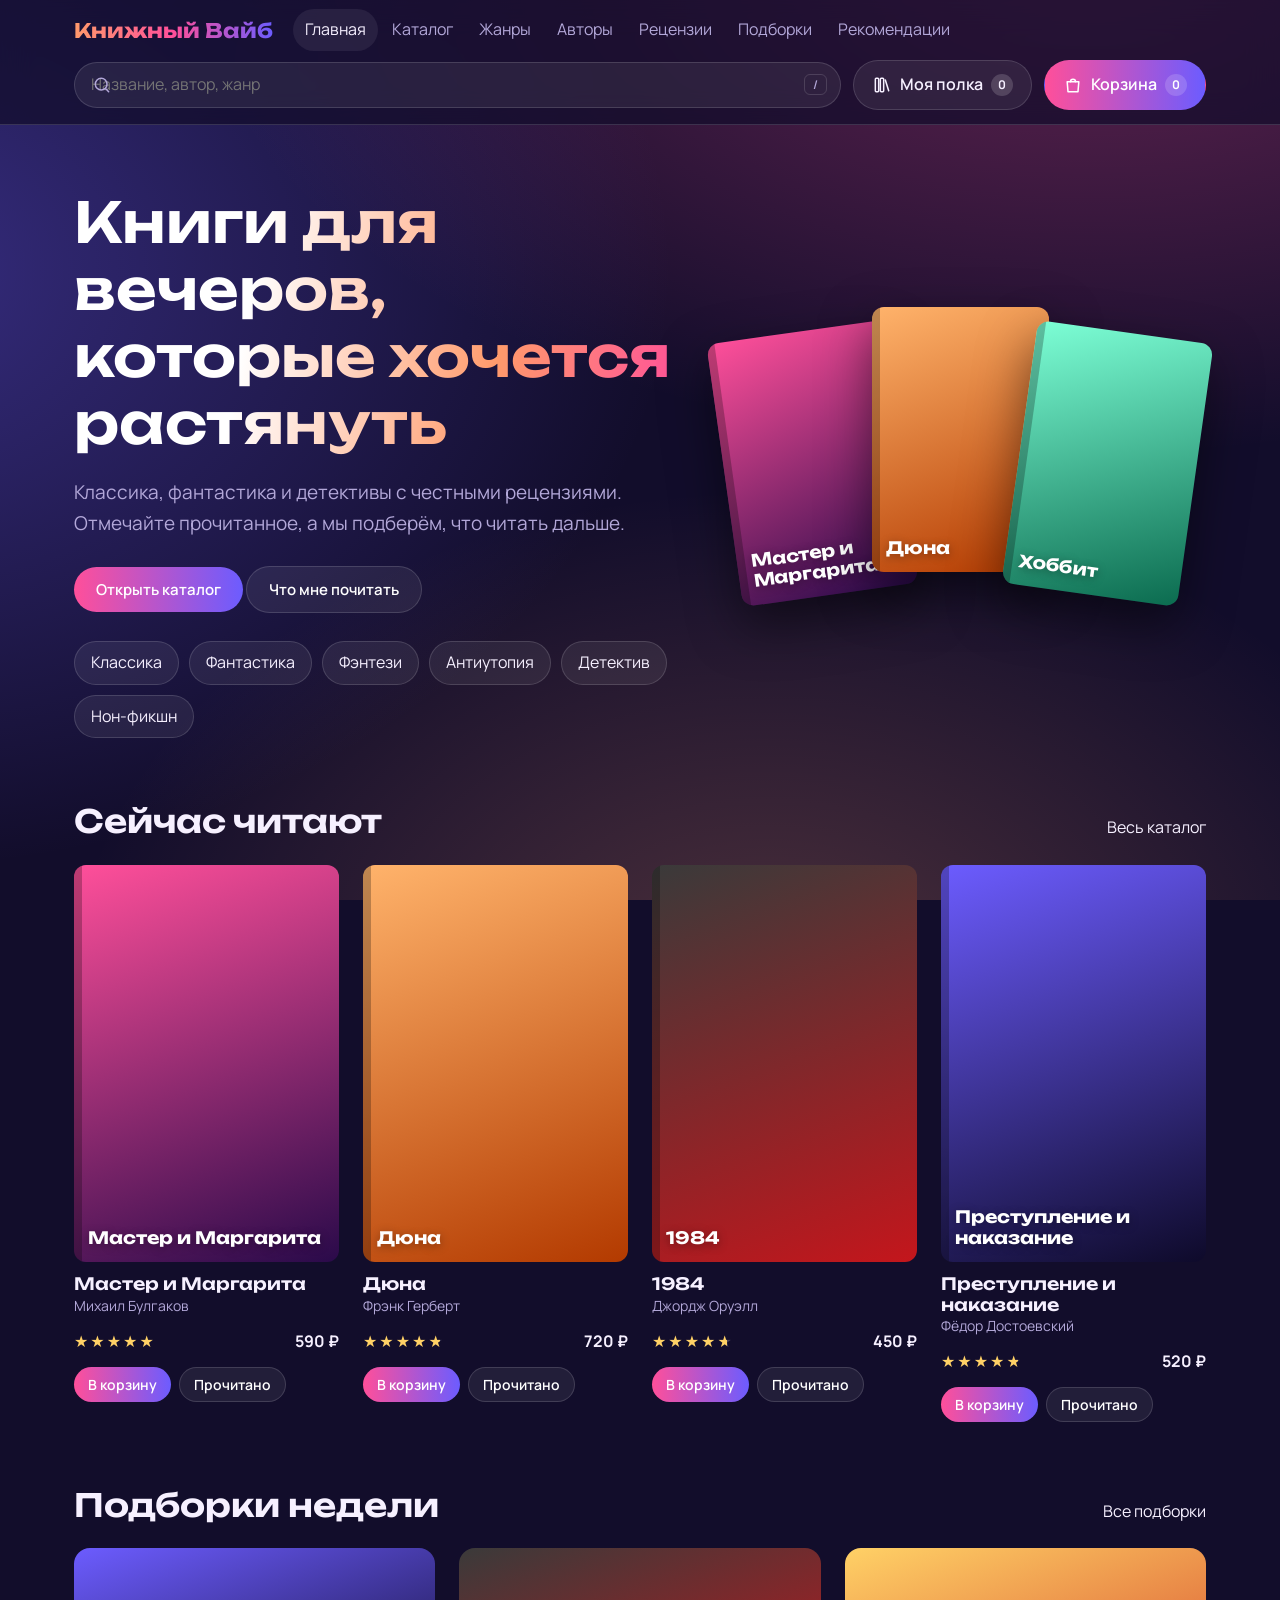
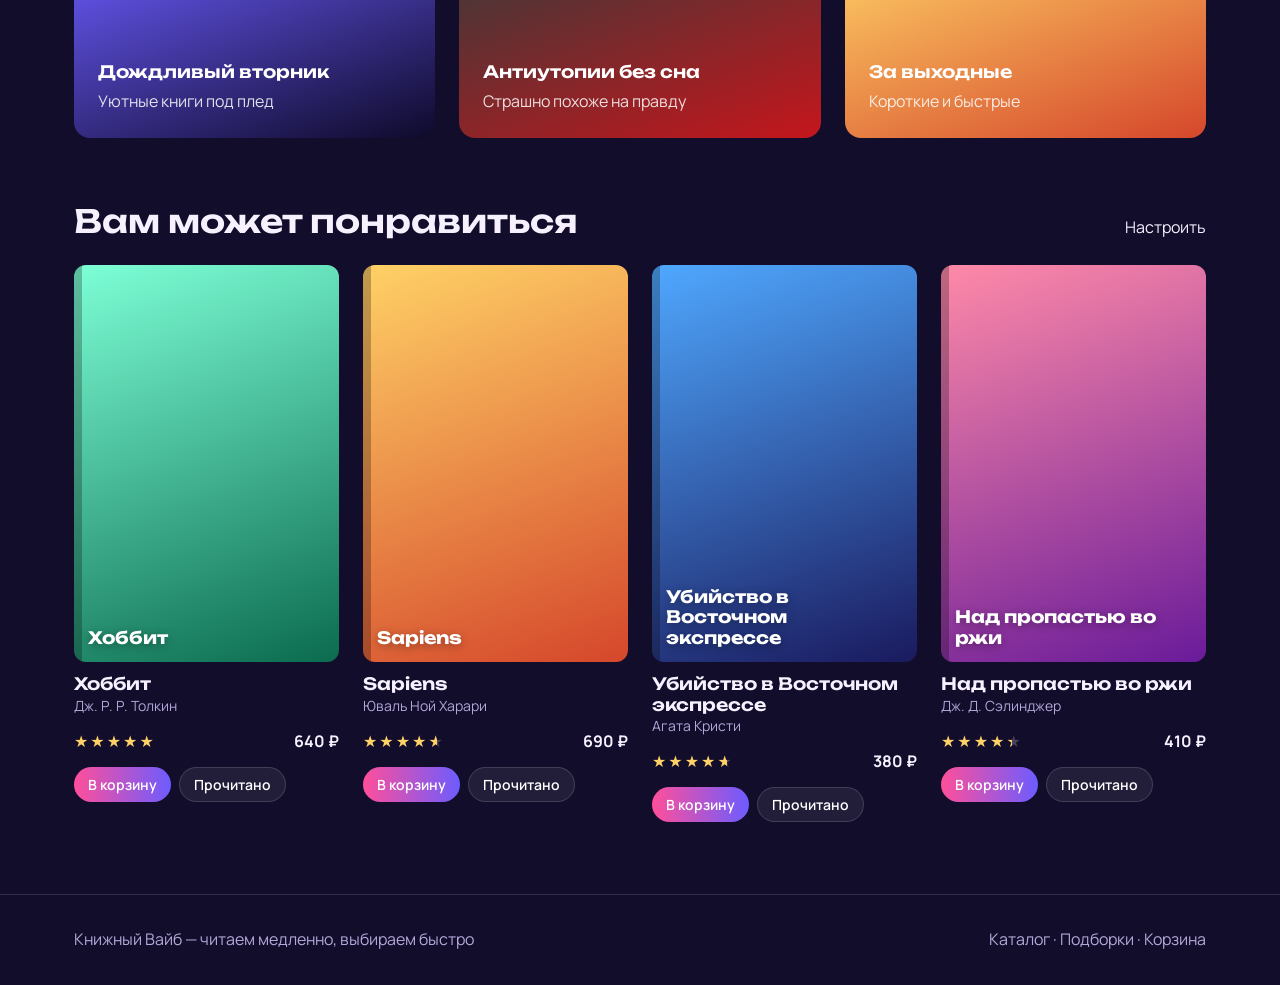
==== bookvibe 3/index.html @ fbf78b39 "bookVibeDesign" ====
<!DOCTYPE html>
<html lang="ru">
<head>
  <meta charset="utf-8">
  <meta name="viewport" content="width=device-width, initial-scale=1">
  <title>Главная — Книжный Вайб</title>

  <link rel="preconnect" href="https://fonts.googleapis.com">
  <link href="https://fonts.googleapis.com/css2?family=Manrope:wght@400;600;700&family=Unbounded:wght@500;700&display=swap&subset=cyrillic" rel="stylesheet">
  <link rel="stylesheet" href="css/style.css">
</head>
<body>

  <!-- Хедер -->
  <header class="top">
    <div class="wrap">
      <div class="bar">
        <a class="logo" href="index.html">Книжный Вайб</a>

        <nav aria-label="Основное меню">
          <ul>
            <li><a href="index.html" aria-current="page">Главная</a></li>
            <li><a href="catalog.html">Каталог</a></li>
            <li><a href="genres.html">Жанры</a></li>
            <li><a href="authors.html">Авторы</a></li>
            <li><a href="reviews.html">Рецензии</a></li>
            <li><a href="collections.html">Подборки</a></li>
            <li><a href="recommendations.html">Рекомендации</a></li>
          </ul>
        </nav>
      </div>

      <div class="bar2">
        <form class="search" role="search" action="catalog.html" method="get" data-js="search-form">
          <svg class="ico-s mag" viewBox="0 0 24 24" aria-hidden="true">
            <circle cx="11" cy="11" r="7"/>
            <path d="m20 20-3.5-3.5"/>
          </svg>
          <input type="search" name="q" placeholder="Название, автор, жанр" aria-label="Поиск по магазину" data-js="search" autocomplete="off">
          <span class="key" aria-hidden="true">/</span>
          <div data-js="search-suggest" hidden></div>
        </form>

        <a class="act" href="shelf.html">
          <svg class="ico-s" viewBox="0 0 24 24" aria-hidden="true">
            <rect x="4" y="4" width="4" height="16" rx="1"/>
            <rect x="10" y="4" width="4" height="16" rx="1"/>
            <path d="m16 6 4 13"/>
          </svg>
          <span class="lbl">Моя полка</span>
          <span class="badge" data-js="shelf-count">0</span>
        </a>

        <a class="act main" href="cart.html">
          <svg class="ico-s" viewBox="0 0 24 24" aria-hidden="true">
            <path d="M5 8h14l-1 12H6L5 8Z"/>
            <path d="M9 8a3 3 0 0 1 6 0"/>
          </svg>
          <span class="lbl">Корзина</span>
          <span class="badge" data-js="cart-count">0</span>
        </a>
      </div>
    </div>
  </header>

  <!-- Основной контент -->
  <main>
    <div class="wrap">
      
      <!-- Первый экран (Hero) -->
      <section class="hero">
        <div>
          <h1>Книги для вечеров, которые хочется растянуть</h1>
          <p>Классика, фантастика и детективы с честными рецензиями. Отмечайте прочитанное, а мы подберём, что читать дальше.</p>
          
          <a class="btn" href="catalog.html">Открыть каталог</a> 
          <a class="btn ghost" href="recommendations.html">Что мне почитать</a>
          
          <div class="chips">
            <a class="chip" href="catalog.html?genre=classic">Классика</a>
            <a class="chip" href="catalog.html?genre=scifi">Фантастика</a>
            <a class="chip" href="catalog.html?genre=fantasy">Фэнтези</a>
            <a class="chip" href="catalog.html?genre=dystopia">Антиутопия</a>
            <a class="chip" href="catalog.html?genre=detective">Детектив</a>
            <a class="chip" href="catalog.html?genre=nonfiction">Нон-фикшн</a>
          </div>
        </div>

        <div class="stack" aria-hidden="true">
          <div class="cover g1">Мастер и Маргарита</div>
          <div class="cover g2">Дюна</div>
          <div class="cover g5">Хоббит</div>
        </div>
      </section>

      <!-- Сейчас читают -->
      <section class="section">
        <div class="head">
          <h2>Сейчас читают</h2>
          <a href="catalog.html">Весь каталог</a>
        </div>

        <div class="grid" data-js="book-grid">
          <article class="card" data-book-id="1" data-genre="classic" data-rating="4.8" data-price="590" data-author="Михаил Булгаков">
            <a class="cover g1" href="book.html">Мастер и Маргарита</a>
            <div>
              <h3><a href="book.html">Мастер и Маргарита</a></h3>
              <p class="by">Михаил Булгаков</p>
            </div>
            <div class="row">
              <span class="stars" style="--r:4.8" aria-label="Рейтинг 4.8 из 5"></span>
              <b>590 ₽</b>
            </div>
            <div class="acts">
              <button class="btn sm" data-js="add-to-cart">В корзину</button>
              <button class="btn sm ghost" data-js="mark-read">Прочитано</button>
            </div>
          </article>

          <article class="card" data-book-id="2" data-genre="scifi" data-rating="4.7" data-price="720" data-author="Фрэнк Герберт">
            <a class="cover g2" href="book.html">Дюна</a>
            <div>
              <h3><a href="book.html">Дюна</a></h3>
              <p class="by">Фрэнк Герберт</p>
            </div>
            <div class="row">
              <span class="stars" style="--r:4.7" aria-label="Рейтинг 4.7 из 5"></span>
              <b>720 ₽</b>
            </div>
            <div class="acts">
              <button class="btn sm" data-js="add-to-cart">В корзину</button>
              <button class="btn sm ghost" data-js="mark-read">Прочитано</button>
            </div>
          </article>

          <article class="card" data-book-id="3" data-genre="dystopia" data-rating="4.6" data-price="450" data-author="Джордж Оруэлл">
            <a class="cover g3" href="book.html">1984</a>
            <div>
              <h3><a href="book.html">1984</a></h3>
              <p class="by">Джордж Оруэлл</p>
            </div>
            <div class="row">
              <span class="stars" style="--r:4.6" aria-label="Рейтинг 4.6 из 5"></span>
              <b>450 ₽</b>
            </div>
            <div class="acts">
              <button class="btn sm" data-js="add-to-cart">В корзину</button>
              <button class="btn sm ghost" data-js="mark-read">Прочитано</button>
            </div>
          </article>

          <article class="card" data-book-id="4" data-genre="classic" data-rating="4.7" data-price="520" data-author="Фёдор Достоевский">
            <a class="cover g4" href="book.html">Преступление и наказание</a>
            <div>
              <h3><a href="book.html">Преступление и наказание</a></h3>
              <p class="by">Фёдор Достоевский</p>
            </div>
            <div class="row">
              <span class="stars" style="--r:4.7" aria-label="Рейтинг 4.7 из 5"></span>
              <b>520 ₽</b>
            </div>
            <div class="acts">
              <button class="btn sm" data-js="add-to-cart">В корзину</button>
              <button class="btn sm ghost" data-js="mark-read">Прочитано</button>
            </div>
          </article>
        </div>
      </section>

      <!-- Подборки недели -->
      <section class="section">
        <div class="head">
          <h2>Подборки недели</h2>
          <a href="collections.html">Все подборки</a>
        </div>

        <div class="grid c3">
          <a class="tile g4" href="collections.html">
            <h3>Дождливый вторник</h3>
            <p>Уютные книги под плед</p>
          </a>

          <a class="tile g3" href="collections.html">
            <h3>Антиутопии без сна</h3>
            <p>Страшно похоже на правду</p>
          </a>

          <a class="tile g6" href="collections.html">
            <h3>За выходные</h3>
            <p>Короткие и быстрые</p>
          </a>
        </div>
      </section>

      <!-- Вам может понравиться -->
      <section class="section">
        <div class="head">
          <h2>Вам может понравиться</h2>
          <a href="recommendations.html">Настроить</a>
        </div>

        <div class="grid" data-js="recs-list">
          <article class="card" data-book-id="5" data-genre="fantasy" data-rating="4.8" data-price="640" data-author="Дж. Р. Р. Толкин">
            <a class="cover g5" href="book.html">Хоббит</a>
            <div>
              <h3><a href="book.html">Хоббит</a></h3>
              <p class="by">Дж. Р. Р. Толкин</p>
            </div>
            <div class="row">
              <span class="stars" style="--r:4.8" aria-label="Рейтинг 4.8 из 5"></span>
              <b>640 ₽</b>
            </div>
            <div class="acts">
              <button class="btn sm" data-js="add-to-cart">В корзину</button>
              <button class="btn sm ghost" data-js="mark-read">Прочитано</button>
            </div>
          </article>

          <article class="card" data-book-id="6" data-genre="nonfiction" data-rating="4.5" data-price="690" data-author="Юваль Ной Харари">
            <a class="cover g6" href="book.html">Sapiens</a>
            <div>
              <h3><a href="book.html">Sapiens</a></h3>
              <p class="by">Юваль Ной Харари</p>
            </div>
            <div class="row">
              <span class="stars" style="--r:4.5" aria-label="Рейтинг 4.5 из 5"></span>
              <b>690 ₽</b>
            </div>
            <div class="acts">
              <button class="btn sm" data-js="add-to-cart">В корзину</button>
              <button class="btn sm ghost" data-js="mark-read">Прочитано</button>
            </div>
          </article>

          <article class="card" data-book-id="7" data-genre="detective" data-rating="4.6" data-price="380" data-author="Агата Кристи">
            <a class="cover g7" href="book.html">Убийство в Восточном экспрессе</a>
            <div>
              <h3><a href="book.html">Убийство в Восточном экспрессе</a></h3>
              <p class="by">Агата Кристи</p>
            </div>
            <div class="row">
              <span class="stars" style="--r:4.6" aria-label="Рейтинг 4.6 из 5"></span>
              <b>380 ₽</b>
            </div>
            <div class="acts">
              <button class="btn sm" data-js="add-to-cart">В корзину</button>
              <button class="btn sm ghost" data-js="mark-read">Прочитано</button>
            </div>
          </article>

          <article class="card" data-book-id="8" data-genre="classic" data-rating="4.3" data-price="410" data-author="Дж. Д. Сэлинджер">
            <a class="cover g8" href="book.html">Над пропастью во ржи</a>
            <div>
              <h3><a href="book.html">Над пропастью во ржи</a></h3>
              <p class="by">Дж. Д. Сэлинджер</p>
            </div>
            <div class="row">
              <span class="stars" style="--r:4.3" aria-label="Рейтинг 4.3 из 5"></span>
              <b>410 ₽</b>
            </div>
            <div class="acts">
              <button class="btn sm" data-js="add-to-cart">В корзину</button>
              <button class="btn sm ghost" data-js="mark-read">Прочитано</button>
            </div>
          </article>
        </div>
      </section>

    </div>
  </main>

  <!-- Футер -->
  <footer>
    <div class="wrap">
      <span>Книжный Вайб — читаем медленно, выбираем быстро</span>
      <span>
        <a href="catalog.html">Каталог</a> · 
        <a href="collections.html">Подборки</a> · 
        <a href="cart.html">Корзина</a>
      </span>
    </div>
  </footer>

  <script src="js/main.js" defer></script>
</body>
</html>
---- bookvibe 3/css/style.css ----
* {
    box-sizing: border-box;
    margin: 0;
  }
  
  :root {
    /* Палитра цветов */
    --bg: #120d2b;
    --panel: rgba(255, 255, 255, 0.07);
    --line: rgba(255, 255, 255, 0.14);
    
    /* Текст */
    --tx: #f6f0ff;
    --mu: #b3a8d9;
    
    /* Акцентные цвета */
    --peach: #ff9a6b;
    --pink: #ff4f9a;
    --ind: #6c5cff;
    --mint: #7dffd6;
    --gold: #ffd166;
    
    /* Радиусы */
    --r: 16px;
  }
  
  /* 2. БАЗОВЫЕ СТИЛИ И ТИПОГРАФИКА */
  
  body {
    font: 16px/1.6 Manrope, system-ui, sans-serif;
    color: var(--tx);
    min-height: 100vh;
    background: 
      radial-gradient(900px 500px at 85% -5%, rgba(255, 79, 154, 0.35), transparent),
      radial-gradient(800px 600px at -10% 30%, rgba(108, 92, 255, 0.4), transparent),
      radial-gradient(700px 500px at 60% 110%, rgba(255, 154, 107, 0.25), transparent),
      var(--bg);
    background-attachment: fixed;
  }
  
  a {
    color: inherit;
    text-decoration: none;
  }
  
  :focus-visible {
    outline: 2px solid var(--mint);
    outline-offset: 2px;
  }
  
  h1, h2, h3 {
    font-family: Unbounded, Manrope, sans-serif;
    line-height: 1.2;
    font-weight: 600;
  }
  
  h1 { font-size: clamp(30px, 5vw, 56px); }
  h2 { font-size: clamp(22px, 3vw, 32px); }
  h3 { font-size: 17px; }
  
  p {
    color: var(--mu);
  }
  
  .wrap {
    max-width: 1180px;
    margin: 0 auto;
    padding: 0 24px;
  }
  
  /* Утилиты отступов и видимости */
  .lead { margin-top: 16px; max-width: 60ch; }
  .mt-s { margin-top: 12px; }
  .mt-m { margin-top: 16px; }
  .mt-l { margin-top: 24px; }
  
  [hidden] {
    display: none !important;
  }
  
  /* 3. ВЕРХНЯЯ ПАНЕЛЬ И НАВИГАЦИЯ (HEADER) */
  
  .top {
    position: sticky;
    top: 0;
    z-index: 10;
    backdrop-filter: blur(16px);
    background: rgba(18, 13, 43, 0.72);
    border-bottom: 1px solid var(--line);
  }
  
  .bar {
    display: flex;
    align-items: center;
    gap: 20px;
    min-height: 60px;
  }
  
  .logo {
    font: 700 20px Unbounded, sans-serif;
    background: linear-gradient(90deg, var(--peach), var(--pink), var(--ind));
    -webkit-background-clip: text;
    background-clip: text;
    color: transparent;
  }
  
  nav ul {
    display: flex;
    gap: 2px;
    list-style: none;
    padding: 0;
    overflow-x: auto;
  }
  
  nav a {
    display: block;
    padding: 8px 12px;
    border-radius: 99px;
    color: var(--mu);
    white-space: nowrap;
  }
  
  nav a:hover,
  nav a[aria-current] {
    background: var(--panel);
    color: var(--tx);
  }
  
  .bar2 {
    display: flex;
    align-items: center;
    gap: 12px;
    padding-bottom: 14px;
  }
  
  /* Поиск */
  .search {
    flex: 1;
    position: relative;
    display: flex;
    align-items: center;
  }
  
  .search input {
    padding: 12px 56px 12px 48px;
    font-size: 16px;
  }
  
  .search input:focus {
    border-color: var(--mint);
    outline: 0;
    box-shadow: 0 0 0 3px rgba(125, 255, 214, 0.18);
  }
  
  .mag {
    position: absolute;
    left: 18px;
    color: var(--mu);
    pointer-events: none;
  }
  
  .key {
    position: absolute;
    right: 14px;
    font: 600 12px Manrope, sans-serif;
    color: var(--mu);
    border: 1px solid var(--line);
    border-radius: 6px;
    padding: 1px 8px;
    pointer-events: none;
  }
  
  [data-js="search-suggest"] {
    position: absolute;
    top: 110%;
    left: 0;
    right: 0;
    background: #1c1442;
    border: 1px solid var(--line);
    border-radius: 12px;
    padding: 8px;
  }
  
  /* Кнопки действий (Полка, Корзина) */
  .act {
    display: flex;
    align-items: center;
    gap: 8px;
    padding: 11px 18px;
    border: 1px solid var(--line);
    border-radius: 99px;
    background: var(--panel);
    white-space: nowrap;
    font-weight: 600;
  }
  
  .act:hover { border-color: var(--pink); }
  .act[aria-current] { border-color: var(--mint); color: var(--mint); }
  
  .act.main {
    background: linear-gradient(90deg, var(--pink), var(--ind));
    border-color: transparent;
    color: #fff;
  }
  
  .badge {
    min-width: 22px;
    height: 22px;
    padding: 0 6px;
    border-radius: 99px;
    display: inline-grid;
    place-items: center;
    font-size: 12px;
    font-weight: 700;
    background: rgba(255, 255, 255, 0.16);
  }
  
  .ico-s {
    width: 20px;
    height: 20px;
    fill: none;
    stroke: currentColor;
    stroke-width: 1.8;
    stroke-linecap: round;
    stroke-linejoin: round;
  }
  
  /* 4. ОСНОВНЫЕ КОМПОНЕНТЫ И ЭЛЕМЕНТЫ ФОРМ */
  
  main {
    padding: 40px 0 72px;
  }
  
  .section {
    margin-top: 64px;
  }
  
  .head {
    display: flex;
    justify-content: space-between;
    align-items: flex-end;
    gap: 16px;
    margin-bottom: 24px;
    flex-wrap: wrap;
  }
  
  /* Поля ввода */
  .field,
  .search input {
    background: var(--panel);
    border: 1px solid var(--line);
    color: var(--tx);
    border-radius: 99px;
    padding: 9px 16px;
    font: inherit;
    width: 100%;
  }
  
  .field { border-radius: 12px; }
  textarea.field { min-height: 110px; }
  
  /* Кнопки */
  .btn {
    display: inline-block;
    border: 0;
    cursor: pointer;
    font: 600 15px Manrope, sans-serif;
    color: #fff;
    padding: 12px 22px;
    border-radius: 99px;
    background: linear-gradient(90deg, var(--pink), var(--ind));
  }
  
  .btn:hover { filter: brightness(1.15); }
  .btn.ghost { background: var(--panel); border: 1px solid var(--line); }
  .btn.sm { padding: 7px 14px; font-size: 14px; }
  
  /* Теги / Фильтры (Chips) */
  .chips {
    display: flex;
    flex-wrap: wrap;
    gap: 10px;
  }
  
  .chip {
    padding: 8px 16px;
    border-radius: 99px;
    background: var(--panel);
    border: 1px solid var(--line);
    cursor: pointer;
  }
  
  .chip:hover,
  .chip.on {
    border-color: var(--mint);
    color: var(--mint);
  }
  
  .panel {
    background: var(--panel);
    border: 1px solid var(--line);
    border-radius: var(--r);
    padding: 24px;
    backdrop-filter: blur(8px);
  }
  
  .panel p { margin-top: 8px; }
  
  /* Табы */
  .tabs {
    display: flex;
    gap: 8px;
    margin-bottom: 24px;
    flex-wrap: wrap;
  }
  
  .form {
    display: flex;
    flex-direction: column;
    gap: 14px;
  }
  
  /* 5. ПЕРВЫЙ ЭКРАН (HERO SECTION) */
  
  .hero {
    display: grid;
    grid-template-columns: 1.1fr 0.9fr;
    gap: 40px;
    align-items: center;
    padding-top: 24px;
  }
  
  .hero h1 {
    background: linear-gradient(100deg, #fff 30%, var(--peach) 70%, var(--pink));
    -webkit-background-clip: text;
    background-clip: text;
    color: transparent;
  }
  
  .hero p {
    font-size: 19px;
    margin: 20px 0 28px;
    max-width: 46ch;
  }
  
  .hero .chips { margin-top: 28px; }
  
  /* Стопка книг (Stack Animation) */
  .stack {
    display: flex;
    justify-content: center;
    gap: 0;
    padding: 20px 0;
  }
  
  .stack .cover {
    width: 36%;
    margin: 0 -3%;
    box-shadow: 0 20px 50px rgba(0, 0, 0, 0.5);
    animation: float 7s ease-in-out infinite;
  }
  
  .stack .cover:nth-child(1) { transform: rotate(-8deg); }
  .stack .cover:nth-child(2) { transform: translateY(-24px); animation-delay: -2s; }
  .stack .cover:nth-child(3) { transform: rotate(8deg); animation-delay: -4s; }
  
  @keyframes float {
    50% { translate: 0 -12px; }
  }
  
  @media (prefers-reduced-motion: reduce) {
    * {
      animation: none !important;
      transition: none !important;
    }
  }
  
  /* 6. КАРТОЧКИ КНИГ И СЕТКИ (GRID & CARDS) */
  
  .grid {
    display: grid;
    grid-template-columns: repeat(auto-fill, minmax(210px, 1fr));
    gap: 24px;
  }
  
  .grid.c3 {
    grid-template-columns: repeat(auto-fill, minmax(320px, 1fr));
  }
  
  .card {
    display: flex;
    flex-direction: column;
    gap: 12px;
  }
  
  .card h3 a:hover { color: var(--peach); }
  .by { font-size: 14px; }
  
  /* Обложки книг */
  .cover {
    aspect-ratio: 2/3;
    border-radius: 12px;
    display: flex;
    align-items: flex-end;
    padding: 14px;
    font: 700 17px/1.2 Unbounded, sans-serif;
    color: #fff;
    text-shadow: 0 2px 10px rgba(0, 0, 0, 0.35);
    position: relative;
    overflow: hidden;
  }
  
  .cover::after {
    content: "";
    position: absolute;
    inset: 0 auto 0 0;
    width: 8px;
    background: rgba(0, 0, 0, 0.25);
  }
  
  a.cover:hover { filter: brightness(1.12); }
  
  /* Градиенты обложек */
  .g1 { background: linear-gradient(160deg, #ff4f9a, #2a0a4a); }
  .g2 { background: linear-gradient(160deg, #ffb36b, #b33a00); }
  .g3 { background: linear-gradient(160deg, #3a3a3a, #c4161c); }
  .g4 { background: linear-gradient(160deg, #6c5cff, #0e0a2a); }
  .g5 { background: linear-gradient(160deg, #7dffd6, #0b6b4f); }
  .g6 { background: linear-gradient(160deg, #ffd166, #d5472b); }
  .g7 { background: linear-gradient(160deg, #4fa8ff, #1a1a5e); }
  .g8 { background: linear-gradient(160deg, #ff8aa8, #6a1b9a); }
  
  /* Элементы карточки */
  .row {
    display: flex;
    justify-content: space-between;
    align-items: center;
    gap: 8px;
  }
  
  .row.start {
    justify-content: flex-start;
    gap: 14px;
  }
  
  .stars::before {
    content: "★★★★★";
    letter-spacing: 2px;
    background: linear-gradient(90deg, var(--gold) calc(var(--r) * 20%), rgba(255, 255, 255, 0.22) 0);
    -webkit-background-clip: text;
    background-clip: text;
    color: transparent;
  }
  
  .acts {
    display: flex;
    gap: 8px;
  }
  
  /*7. СПЕЦИФИЧЕСКИЕ СЕКЦИИ И СТРАНИЦЫ */
  
  /* Плитки подборок */
  .tile {
    min-height: 190px;
    border-radius: var(--r);
    padding: 24px;
    display: flex;
    flex-direction: column;
    justify-content: flex-end;
    gap: 6px;
    color: #fff;
    transition: transform 0.2s;
  }
  
  .tile:hover { transform: translateY(-4px); }
  .tile p { color: rgba(255, 255, 255, 0.85); }
  
  /* Аватар автора */
  .avatar {
    width: 72px;
    height: 72px;
    border-radius: 50%;
    display: grid;
    place-items: center;
    font: 700 22px Unbounded, sans-serif;
    margin-bottom: 14px;
  }
  
  .ico {
    font-size: 34px;
    display: block;
    margin-bottom: 10px;
  }
  
  /* Сетка с боковой панелью (Каталог) */
  .layout {
    display: grid;
    grid-template-columns: 260px 1fr;
    gap: 32px;
    align-items: start;
  }
  
  .filters {
    position: sticky;
    top: 150px;
    display: flex;
    flex-direction: column;
    gap: 22px;
  }
  
  .filters fieldset { border: 0; display: flex; flex-direction: column; gap: 8px; }
  .filters legend { font-weight: 700; margin-bottom: 6px; }
  .filters label { display: flex; gap: 10px; align-items: center; cursor: pointer; }
  .filters input { accent-color: var(--pink); }
  
  .toolbar {
    display: flex;
    justify-content: space-between;
    align-items: center;
    gap: 12px;
    margin-bottom: 20px;
    flex-wrap: wrap;
  }
  
  .toolbar select { width: auto; }
  
  /* Рецензии */
  .review {
    display: flex;
    flex-direction: column;
    gap: 10px;
  }
  
  .review q {
    color: var(--tx);
    quotes: none;
    line-height: 1.6;
  }
  
  .who {
    font-size: 14px;
    color: var(--mu);
  }
  
  /* Детальная страница книги */
  .book {
    display: grid;
    grid-template-columns: 320px 1fr;
    gap: 48px;
    align-items: start;
  }
  
  .book .cover { font-size: 26px; }
  .price { font: 700 28px Unbounded, sans-serif; }
  
  /* Ввод рейтинга */
  .rate-input { display: flex; gap: 4px; }
  .rate-input button {
    background: none;
    border: 0;
    font-size: 28px;
    color: rgba(255, 255, 255, 0.3);
    cursor: pointer;
  }
  
  .rate-input button:hover,
  .rate-input button.on {
    color: var(--gold);
  }
  
  /* Списки и элементы полки */
  .list {
    display: flex;
    flex-direction: column;
    gap: 14px;
  }
  
  .item {
    display: grid;
    grid-template-columns: 64px 1fr auto;
    gap: 18px;
    align-items: center;
  }
  
  .item .cover {
    font-size: 10px;
    padding: 6px;
  }
  
  /* Таблицы (Корзина) */
  .table {
    width: 100%;
    border-collapse: collapse;
  }
  
  .table th,
  .table td {
    text-align: left;
    padding: 14px 10px;
    border-bottom: 1px solid var(--line);
  }
  
  .table input { width: 64px; }
  
  /* Двухколоночный макет (Корзина/Рецензии) */
  .two {
    display: grid;
    grid-template-columns: 1fr 340px;
    gap: 32px;
    align-items: start;
  }
  
  /* ==========================================================================
     8. ПОДВАЛ (FOOTER)
     ========================================================================== */
  
  footer {
    border-top: 1px solid var(--line);
    padding: 32px 0;
    color: var(--mu);
  }
  
  footer .wrap {
    display: flex;
    justify-content: space-between;
    gap: 16px;
    flex-wrap: wrap;
  }
  

  
  @media (max-width: 860px) {
    .hero,
    .book,
    .two,
    .layout {
      grid-template-columns: 1fr;
    }
    
    .filters {
      position: static;
    }
    
    .bar2 {
      flex-wrap: wrap;
    }
    
    .search {
      flex-basis: 100%;
    }
    
    .key {
      display: none;
    }
  }
  
  @media (max-width: 600px) {
    .act .lbl {
      display: none;
    }
    
    .act {
      padding: 11px 14px;
    }
    
    .search {
      flex-basis: auto;
    }
  }
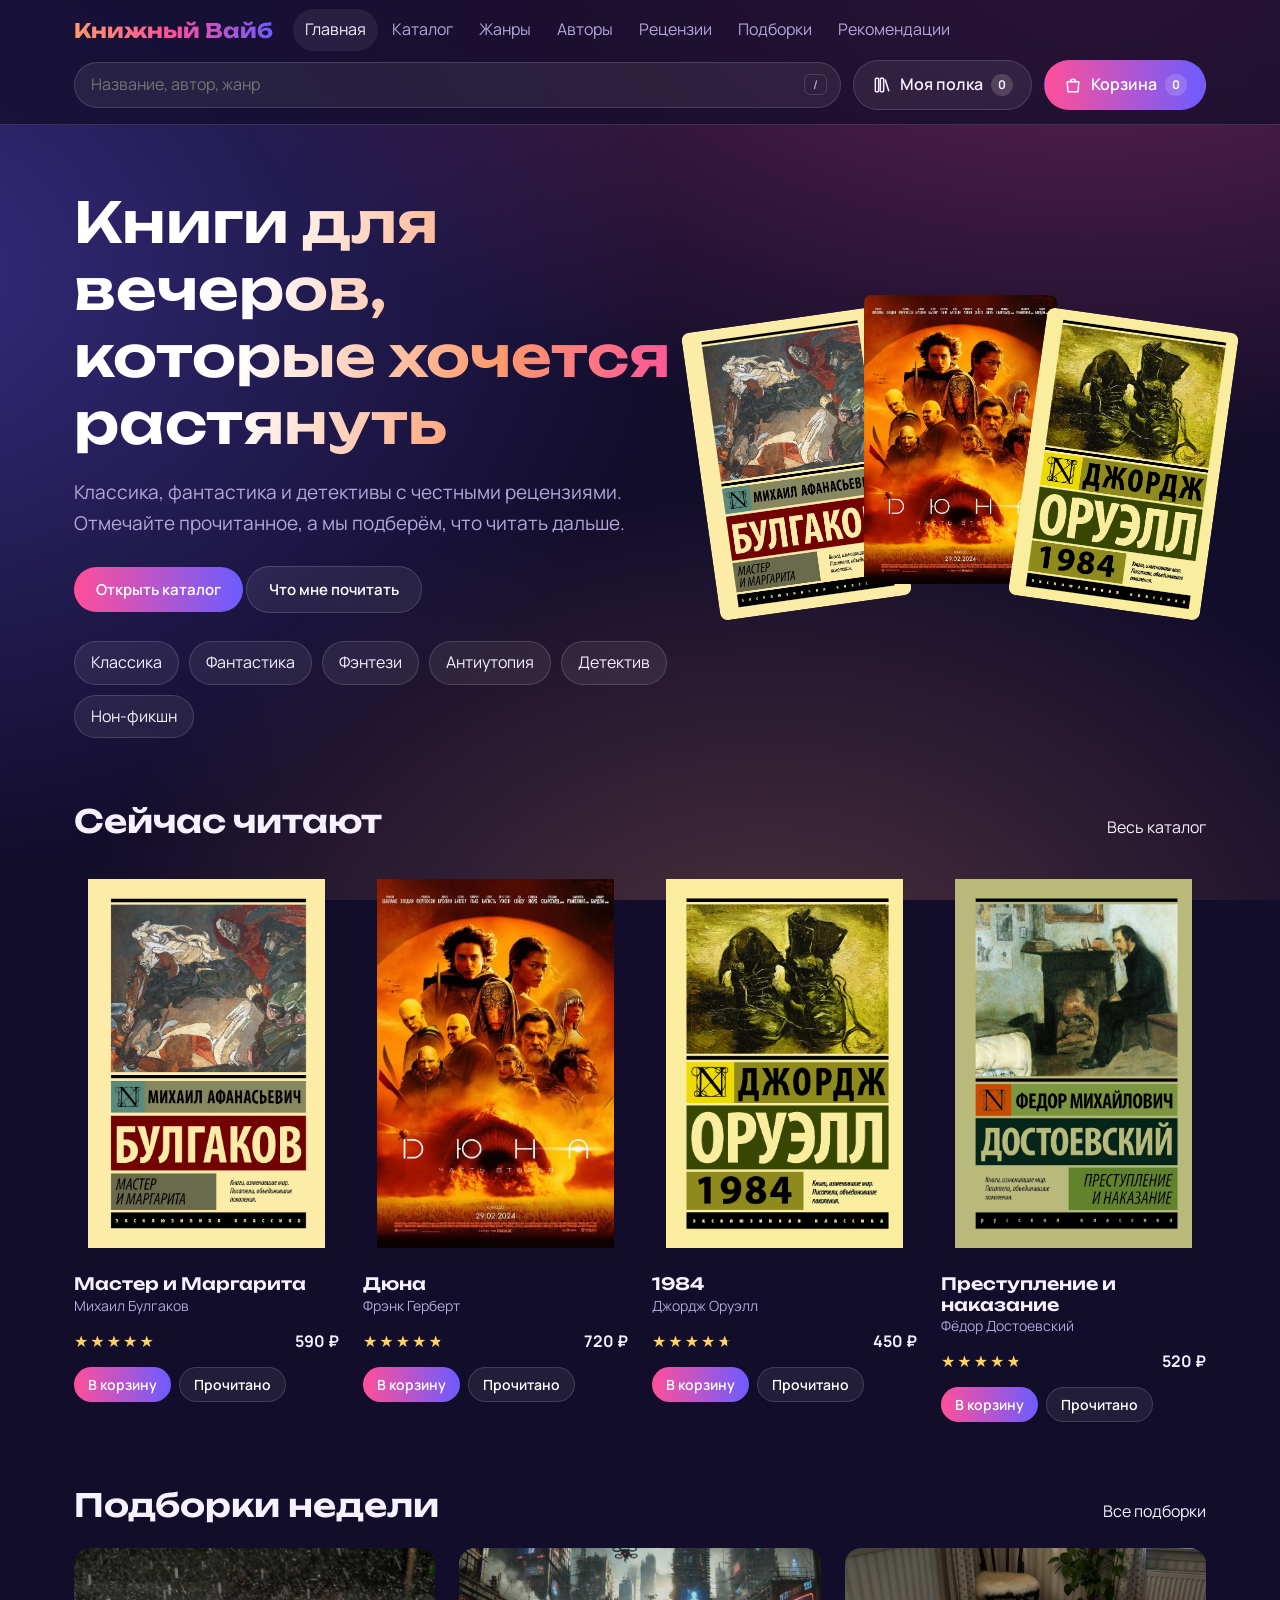
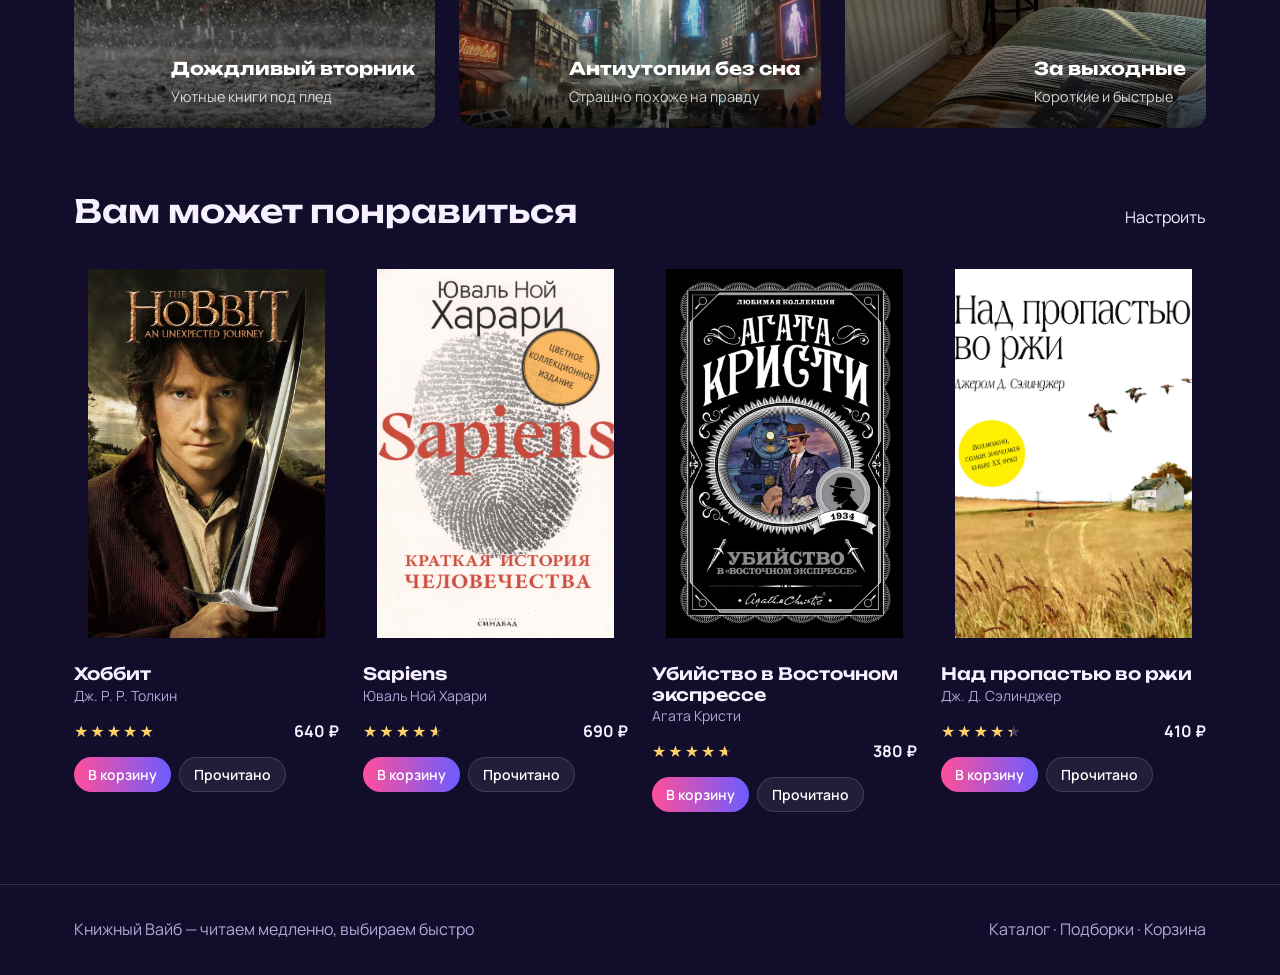
==== commit b68772df: "images added" ====
--- a/bookvibe 3/index.html
+++ b/bookvibe 3/index.html
@@ -33,8 +33,6 @@
       <div class="bar2">
         <form class="search" role="search" action="catalog.html" method="get" data-js="search-form">
           <svg class="ico-s mag" viewBox="0 0 24 24" aria-hidden="true">
-            <circle cx="11" cy="11" r="7"/>
-            <path d="m20 20-3.5-3.5"/>
           </svg>
           <input type="search" name="q" placeholder="Название, автор, жанр" aria-label="Поиск по магазину" data-js="search" autocomplete="off">
           <span class="key" aria-hidden="true">/</span>
@@ -87,9 +85,9 @@
         </div>
 
         <div class="stack" aria-hidden="true">
-          <div class="cover g1">Мастер и Маргарита</div>
-          <div class="cover g2">Дюна</div>
-          <div class="cover g5">Хоббит</div>
+          <img class="cover g1" src="images/i.webp" alt="Мастер и Маргарита">
+          <img class="cover g2" src="images/i-2.webp" alt="Дюна">
+          <img class="cover g5" src="images/i-3.webp" alt="Хоббит">
         </div>
       </section>
 
@@ -102,7 +100,9 @@
 
         <div class="grid" data-js="book-grid">
           <article class="card" data-book-id="1" data-genre="classic" data-rating="4.8" data-price="590" data-author="Михаил Булгаков">
-            <a class="cover g1" href="book.html">Мастер и Маргарита</a>
+            <a href="book.html">
+              <img class="cover g1" src="images/i.webp" alt="Обложка книги Мастер и Маргарита">
+            </a>
             <div>
               <h3><a href="book.html">Мастер и Маргарита</a></h3>
               <p class="by">Михаил Булгаков</p>
@@ -118,7 +118,9 @@
           </article>
 
           <article class="card" data-book-id="2" data-genre="scifi" data-rating="4.7" data-price="720" data-author="Фрэнк Герберт">
-            <a class="cover g2" href="book.html">Дюна</a>
+            <a href="book.html">
+              <img class="cover g2" src="images/i-2.webp" alt="Обложка книги Дюна">
+            </a>
             <div>
               <h3><a href="book.html">Дюна</a></h3>
               <p class="by">Фрэнк Герберт</p>
@@ -134,7 +136,9 @@
           </article>
 
           <article class="card" data-book-id="3" data-genre="dystopia" data-rating="4.6" data-price="450" data-author="Джордж Оруэлл">
-            <a class="cover g3" href="book.html">1984</a>
+            <a href="book.html">
+              <img class="cover g3" src="images/i-3.webp" alt="Обложка книги 1984">
+            </a>
             <div>
               <h3><a href="book.html">1984</a></h3>
               <p class="by">Джордж Оруэлл</p>
@@ -150,7 +154,9 @@
           </article>
 
           <article class="card" data-book-id="4" data-genre="classic" data-rating="4.7" data-price="520" data-author="Фёдор Достоевский">
-            <a class="cover g4" href="book.html">Преступление и наказание</a>
+            <a href="book.html">
+              <img class="cover g4" src="images/i-4.webp" alt="Обложка книги Преступление и наказание">
+            </a>
             <div>
               <h3><a href="book.html">Преступление и наказание</a></h3>
               <p class="by">Фёдор Достоевский</p>
@@ -166,31 +172,39 @@
           </article>
         </div>
       </section>
-
-      <!-- Подборки недели -->
-      <section class="section">
-        <div class="head">
-          <h2>Подборки недели</h2>
-          <a href="collections.html">Все подборки</a>
-        </div>
-
-        <div class="grid c3">
-          <a class="tile g4" href="collections.html">
-            <h3>Дождливый вторник</h3>
-            <p>Уютные книги под плед</p>
-          </a>
-
-          <a class="tile g3" href="collections.html">
-            <h3>Антиутопии без сна</h3>
-            <p>Страшно похоже на правду</p>
-          </a>
-
-          <a class="tile g6" href="collections.html">
-            <h3>За выходные</h3>
-            <p>Короткие и быстрые</p>
-          </a>
-        </div>
-      </section>
+<!-- Подборки недели -->
+<section class="section">
+  <div class="head">
+    <h2>Подборки недели</h2>
+    <a href="collections.html">Все подборки</a>
+  </div>
+
+  <div class="grid c3">
+    <a class="tile" href="collections.html">
+      <img class="tile-bg" src="images/rainy.jpg" alt="Дождливый вторник">
+      <div class="tile-content">
+        <h3>Дождливый вторник</h3>
+        <p>Уютные книги под плед</p>
+      </div>
+    </a>
+
+    <a class="tile" href="collections.html">
+      <img class="tile-bg" src="images/antiutopiya.webp" alt="Антиутопии без сна">
+      <div class="tile-content">
+        <h3>Антиутопии без сна</h3>
+        <p>Страшно похоже на правду</p>
+      </div>
+    </a>
+
+    <a class="tile" href="collections.html">
+      <img class="tile-bg" src="images/cozy.jpg" alt="За выходные">
+      <div class="tile-content">
+        <h3>За выходные</h3>
+        <p>Короткие и быстрые</p>
+      </div>
+    </a>
+  </div>
+</section>
 
       <!-- Вам может понравиться -->
       <section class="section">
@@ -201,7 +215,9 @@
 
         <div class="grid" data-js="recs-list">
           <article class="card" data-book-id="5" data-genre="fantasy" data-rating="4.8" data-price="640" data-author="Дж. Р. Р. Толкин">
-            <a class="cover g5" href="book.html">Хоббит</a>
+            <a href="book.html">
+              <img class="cover g5" src="images/TheHobbitt_AUJ.webp" alt="Обложка книги Хоббит">
+            </a>
             <div>
               <h3><a href="book.html">Хоббит</a></h3>
               <p class="by">Дж. Р. Р. Толкин</p>
@@ -217,7 +233,9 @@
           </article>
 
           <article class="card" data-book-id="6" data-genre="nonfiction" data-rating="4.5" data-price="690" data-author="Юваль Ной Харари">
-            <a class="cover g6" href="book.html">Sapiens</a>
+            <a href="book.html">
+              <img class="cover g6" src="images/img1.jpg" alt="Обложка книги Sapiens">
+            </a>
             <div>
               <h3><a href="book.html">Sapiens</a></h3>
               <p class="by">Юваль Ной Харари</p>
@@ -233,7 +251,9 @@
           </article>
 
           <article class="card" data-book-id="7" data-genre="detective" data-rating="4.6" data-price="380" data-author="Агата Кристи">
-            <a class="cover g7" href="book.html">Убийство в Восточном экспрессе</a>
+            <a href="book.html">
+              <img class="cover g7" src="images/i740080.jpg" alt="Обложка книги Убийство в Восточном экспрессе">
+            </a>
             <div>
               <h3><a href="book.html">Убийство в Восточном экспрессе</a></h3>
               <p class="by">Агата Кристи</p>
@@ -249,7 +269,9 @@
           </article>
 
           <article class="card" data-book-id="8" data-genre="classic" data-rating="4.3" data-price="410" data-author="Дж. Д. Сэлинджер">
-            <a class="cover g8" href="book.html">Над пропастью во ржи</a>
+            <a href="book.html">
+              <img class="cover g8" src="images/img3.jpg" alt="Обложка книги Над пропастью во ржи">
+            </a>
             <div>
               <h3><a href="book.html">Над пропастью во ржи</a></h3>
               <p class="by">Дж. Д. Сэлинджер</p>
--- a/bookvibe 3/css/style.css
+++ b/bookvibe 3/css/style.css
@@ -666,4 +666,203 @@
     .search {
       flex-basis: auto;
     }
-  }+  }
+  /* Ограничиваем ссылку-обёртку */
+.card > a {
+  display: block;
+  width: 100%;
+}
+
+/* Настраиваем сам тег картинки */
+.cover {
+  width: 100%;
+  height: 100%;
+  max-height: 400px; /* Укажите желаемую максимальную высоту карточки, если нужно */
+  object-fit: cover; /* Сохраняет пропорции и красиво заполняет область */
+  display: block;
+  border-radius: 8px; /* Скругление углов, если предусмотрено дизайном */
+}
+
+/* Убираем фон, рамки и ограничиваем размеры для картинок-обложек */
+.cover {
+  background: none !important;        /* Убирает плашечный цвет фона */
+  background-color: transparent !important;
+  border: none !important;            /* Убирает цветную рамку */
+  box-shadow: none;                   /* Убирает лишние тени, если они есть */
+  
+  width: 100%;
+  height: auto;
+  aspect-ratio: 2 / 3;                /* Пропорция книжной обложки */
+  object-fit: cover;                  /* Подгоняет картинку без искажений */
+  display: block;
+}
+
+/* Очищаем стили фонов у классов-модификаторов (g1, g2, g3...), если они задавали цвета */
+.cover.g1,
+.cover.g2,
+.cover.g3,
+.cover.g4,
+.cover.g5,
+.cover.g6,
+.cover.g7,
+.cover.g8 {
+  background: none !important;
+  border: none !important;
+}
+
+/* Ограничиваем ссылку, в которой лежит обложка */
+.card > a {
+  display: block;
+  width: 100%;
+  overflow: hidden;
+  border-radius: 8px; /* Необязательно: аккуратные скругления углов */
+}
+
+/* Убираем фоны, границы и тени у карточек в стопке hero-секции */
+.hero .stack .cover {
+  background: transparent !important;
+  border: none !important;
+  box-shadow: none !important;
+  padding: 0 !important;
+}
+
+/* Настраиваем саму картинку img внутри .stack */
+.hero .stack img.cover {
+  width: 100%;
+  height: 100%;
+  object-fit: cover;
+  display: block;
+  border-radius: 8px; /* Оставьте или уберите радиус скругления по вкусу */
+} 
+/* Карточка подборки */
+.tile {
+  position: relative;
+  display: flex;
+  align-items: flex-end;
+  min-height: 180px; /* Высота карточки как на макете */
+  border-radius: 16px;
+  overflow: hidden;
+  text-decoration: none;
+  color: #ffffff;
+  padding: 20px;
+  background: none !important; /* Убирает прежний цветной фон g3, g4, g6 */
+}
+
+/* Картинка на фоне карточки */
+.tile-bg {
+  position: absolute;
+  top: 0;
+  left: 0;
+  width: 100%;
+  height: 100%;
+  object-fit: cover;
+  z-index: 1;
+}
+
+/* Контент с текстом поверх картинки */
+.tile-content {
+  position: relative;
+  z-index: 3;
+}
+
+.tile-content h3 {
+  margin: 0 0 6px 0;
+  font-size: 1.1rem;
+  font-weight: 700;
+  color: #ffffff;
+}
+
+.tile-content p {
+  margin: 0;
+  font-size: 0.9rem;
+  color: rgba(255, 255, 255, 0.8);
+}
+
+.tile::after {
+  content: "";
+  position: absolute;
+  inset: 0;
+  background: linear-gradient(180deg, rgba(0, 0, 0, 0.1) 0%, rgba(0, 0, 0, 0.75) 100%);
+  z-index: 2;
+}
+
+.avatar {
+  width: 80px;
+  height: 80px;
+  border-radius: 50%; /* Делает изображение идеально круглым */
+  object-fit: cover;   /* Сохраняет пропорции фото без искажений */
+  display: block;
+  margin: 0 auto 12px; /* Центрирует картинку по горизонтали */
+}
+
+.tile {
+  position: relative;
+  overflow: hidden;
+  border-radius: var(--radius, 16px);
+  min-height: 180px;
+  display: flex;
+  align-items: flex-end;
+  padding: 20px;
+  text-decoration: none;
+  color: #fff;
+}
+
+.tile-bg {
+  position: absolute;
+  inset: 0;
+  width: 100%;
+  height: 100%;
+  object-fit: cover;
+  z-index: 0;
+  filter: brightness(0.6); /* Затемнение фона, чтобы светлый текст отлично читался */
+  transition: transform 0.3s ease;
+}
+
+.tile:hover .tile-bg {
+  transform: scale(1.05); /* Легкий зум при наведении */
+}
+
+.tile-content {
+  position: relative;
+  z-index: 1;
+}
+
+/* 1. Делаем саму картинку ярче */
+.tile-bg {
+  position: absolute;
+  inset: 0;
+  width: 100%;
+  height: 100%;
+  object-fit: cover;
+  z-index: 0;
+  
+  /* Было, скорее всего, 0.6 или 0.4.
+     Ставим 0.85 — картинка станет намного ярче и сочнее: */
+  filter: brightness(0.85); 
+  
+  transition: transform 0.3s ease, filter 0.3s ease;
+}
+
+/* При наведении можно делать еще немного ярче */
+.tile:hover .tile-bg {
+  filter: brightness(0.95);
+  transform: scale(1.04);
+}
+
+/* 2. Если на самой карточке или на фоне есть темный оверлей, 
+   используем мягкий затемняющий градиент СНИЗУ под текстом, 
+   чтобы картинка оставалась светлой, а белый текст легко читался: */
+.tile::after {
+  content: "";
+  position: absolute;
+  inset: 0;
+  /* Градиент затемняет только самую нижнюю часть плитки под текстом */
+  background: linear-gradient(180deg, rgba(0, 0, 0, 0) 40%, rgba(0, 0, 0, 0.65) 100%);
+  z-index: 1;
+  pointer-events: none;
+}
+
+.tile-content {
+  position: relative;
+  z-index: 2; /* Текст поверх градиента */
+}
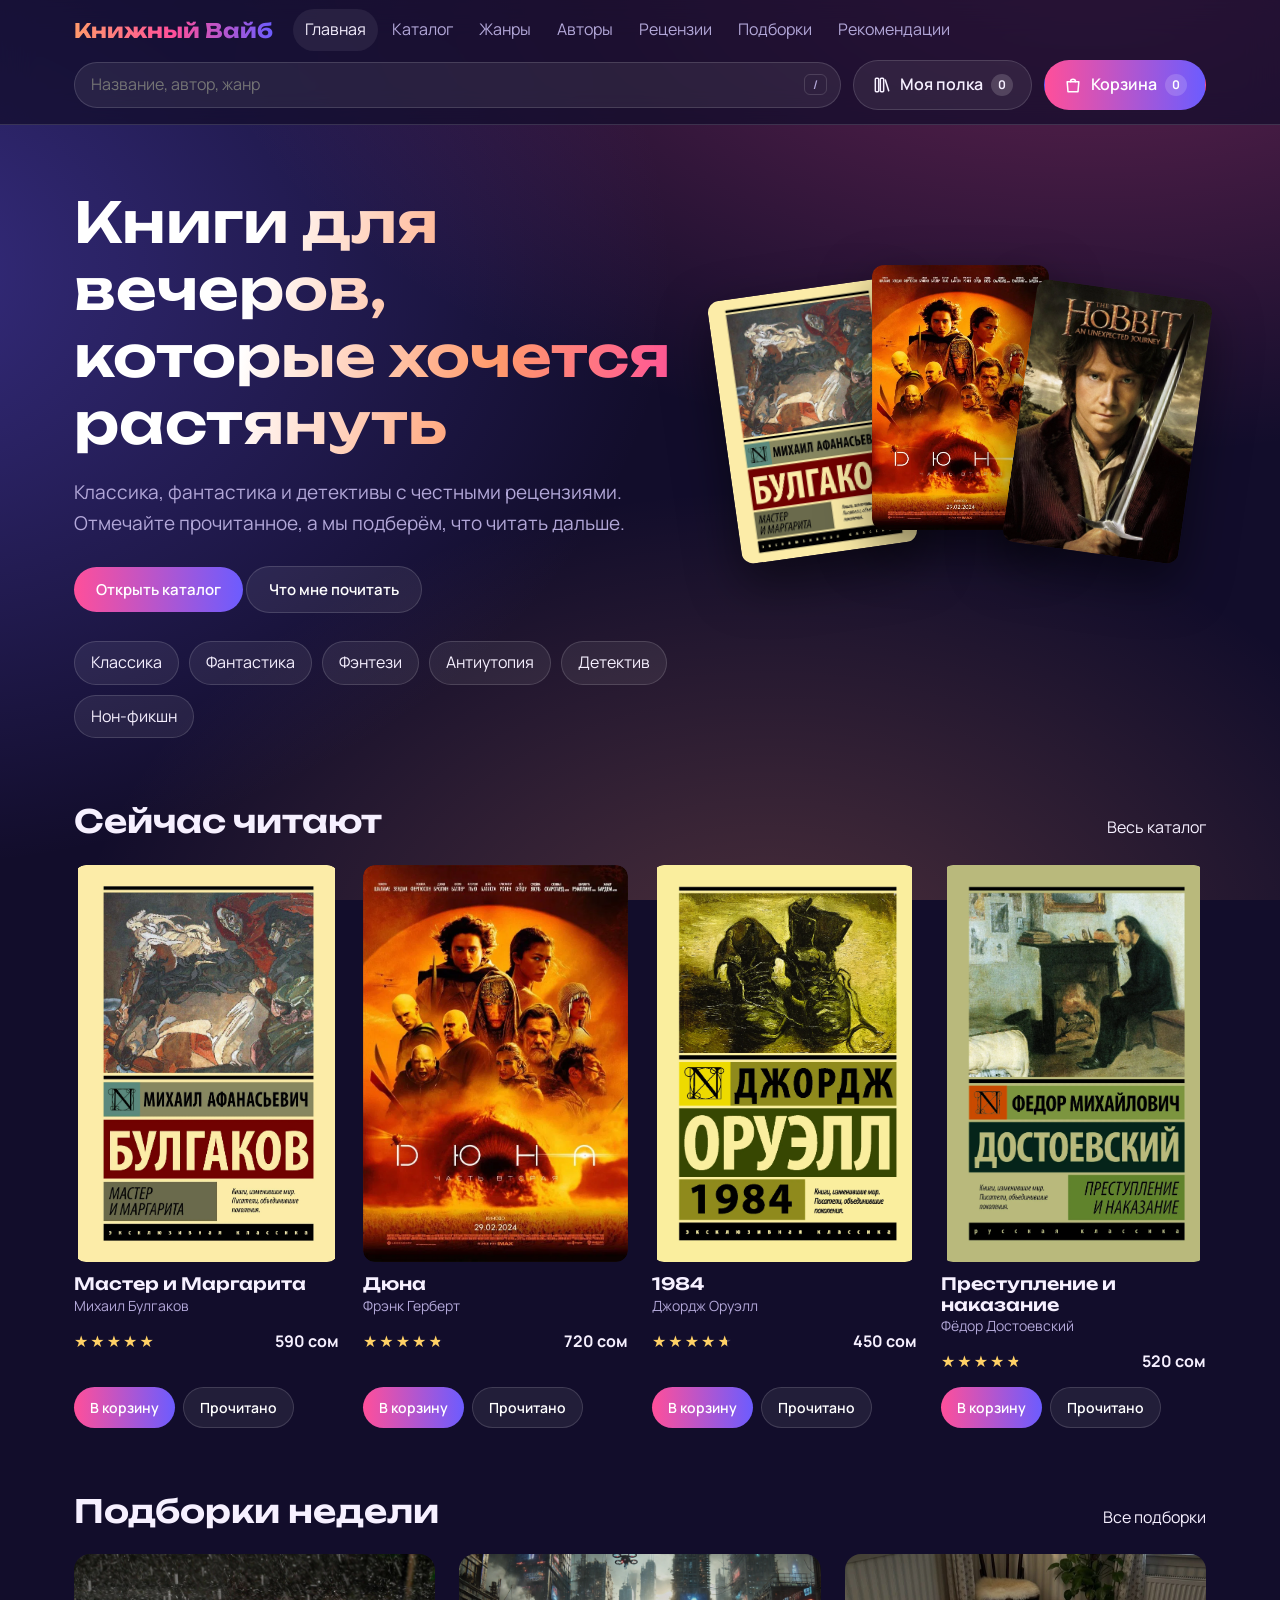
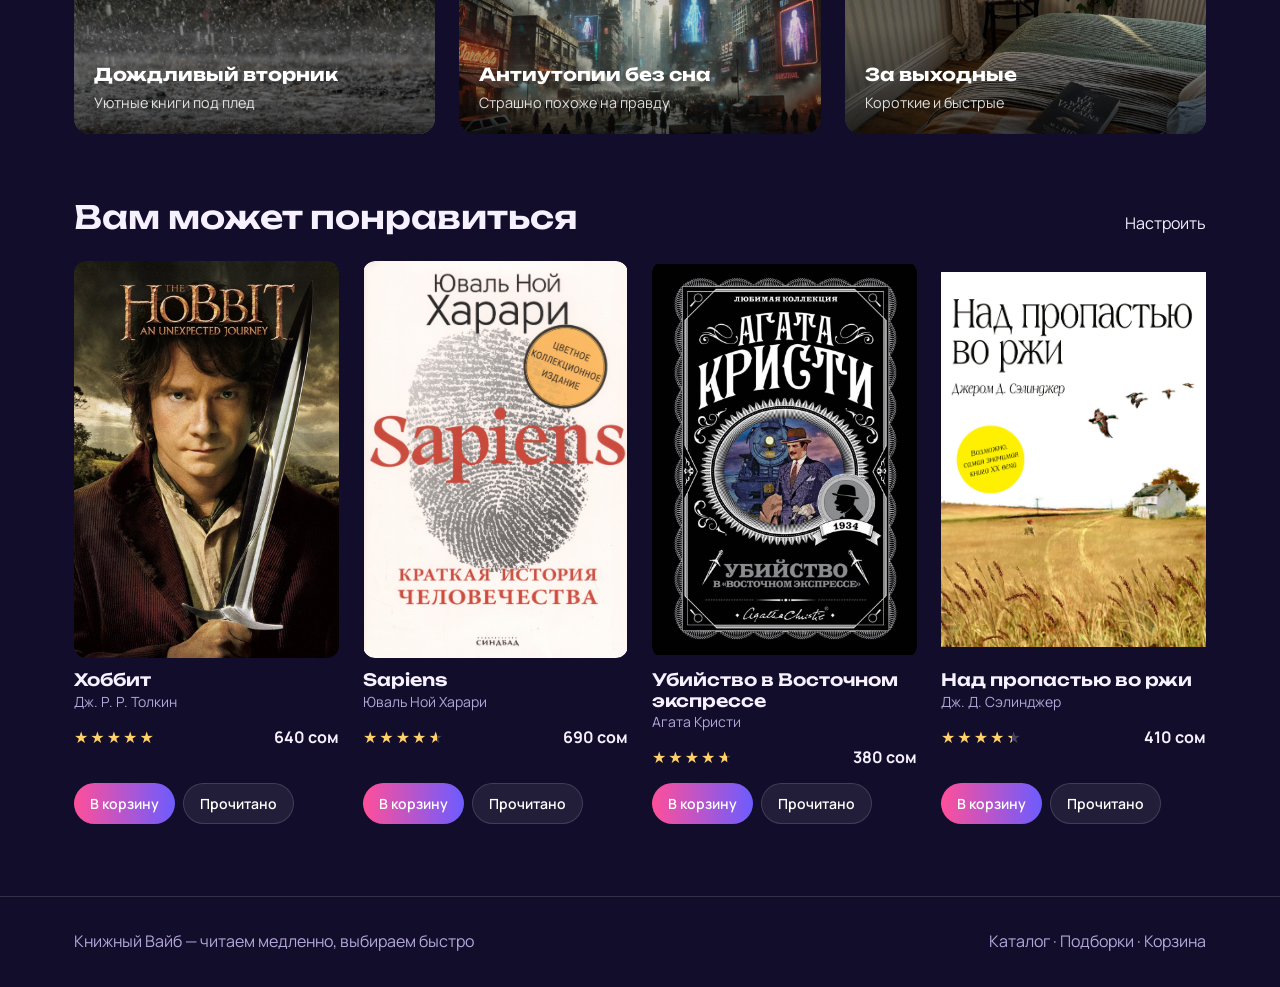
==== commit c10dc0ed: "bookDetails" ====
--- a/bookvibe 3/index.html
+++ b/bookvibe 3/index.html
@@ -64,16 +64,16 @@
   <!-- Основной контент -->
   <main>
     <div class="wrap">
-      
+
       <!-- Первый экран (Hero) -->
       <section class="hero">
         <div>
           <h1>Книги для вечеров, которые хочется растянуть</h1>
           <p>Классика, фантастика и детективы с честными рецензиями. Отмечайте прочитанное, а мы подберём, что читать дальше.</p>
-          
-          <a class="btn" href="catalog.html">Открыть каталог</a> 
+
+          <a class="btn" href="catalog.html">Открыть каталог</a>
           <a class="btn ghost" href="recommendations.html">Что мне почитать</a>
-          
+
           <div class="chips">
             <a class="chip" href="catalog.html?genre=classic">Классика</a>
             <a class="chip" href="catalog.html?genre=scifi">Фантастика</a>
@@ -84,10 +84,11 @@
           </div>
         </div>
 
+        <!-- Стопка обложек: картинки напрямую внутри .stack -->
         <div class="stack" aria-hidden="true">
           <img class="cover g1" src="images/i.webp" alt="Мастер и Маргарита">
           <img class="cover g2" src="images/i-2.webp" alt="Дюна">
-          <img class="cover g5" src="images/i-3.webp" alt="Хоббит">
+          <img class="cover g5" src="images/TheHobbitt_AUJ.webp" alt="Хоббит">
         </div>
       </section>
 
@@ -100,16 +101,16 @@
 
         <div class="grid" data-js="book-grid">
           <article class="card" data-book-id="1" data-genre="classic" data-rating="4.8" data-price="590" data-author="Михаил Булгаков">
-            <a href="book.html">
+            <a href="book.html?id=1">
               <img class="cover g1" src="images/i.webp" alt="Обложка книги Мастер и Маргарита">
             </a>
             <div>
-              <h3><a href="book.html">Мастер и Маргарита</a></h3>
+              <h3><a href="book.html?id=1">Мастер и Маргарита</a></h3>
               <p class="by">Михаил Булгаков</p>
             </div>
             <div class="row">
               <span class="stars" style="--r:4.8" aria-label="Рейтинг 4.8 из 5"></span>
-              <b>590 ₽</b>
+              <b>590 сом</b>
             </div>
             <div class="acts">
               <button class="btn sm" data-js="add-to-cart">В корзину</button>
@@ -118,16 +119,16 @@
           </article>
 
           <article class="card" data-book-id="2" data-genre="scifi" data-rating="4.7" data-price="720" data-author="Фрэнк Герберт">
-            <a href="book.html">
+            <a href="book.html?id=2">
               <img class="cover g2" src="images/i-2.webp" alt="Обложка книги Дюна">
             </a>
             <div>
-              <h3><a href="book.html">Дюна</a></h3>
+              <h3><a href="book.html?id=2">Дюна</a></h3>
               <p class="by">Фрэнк Герберт</p>
             </div>
             <div class="row">
               <span class="stars" style="--r:4.7" aria-label="Рейтинг 4.7 из 5"></span>
-              <b>720 ₽</b>
+              <b>720 сом</b>
             </div>
             <div class="acts">
               <button class="btn sm" data-js="add-to-cart">В корзину</button>
@@ -136,16 +137,16 @@
           </article>
 
           <article class="card" data-book-id="3" data-genre="dystopia" data-rating="4.6" data-price="450" data-author="Джордж Оруэлл">
-            <a href="book.html">
+            <a href="book.html?id=3">
               <img class="cover g3" src="images/i-3.webp" alt="Обложка книги 1984">
             </a>
             <div>
-              <h3><a href="book.html">1984</a></h3>
+              <h3><a href="book.html?id=3">1984</a></h3>
               <p class="by">Джордж Оруэлл</p>
             </div>
             <div class="row">
               <span class="stars" style="--r:4.6" aria-label="Рейтинг 4.6 из 5"></span>
-              <b>450 ₽</b>
+              <b>450 сом</b>
             </div>
             <div class="acts">
               <button class="btn sm" data-js="add-to-cart">В корзину</button>
@@ -154,16 +155,16 @@
           </article>
 
           <article class="card" data-book-id="4" data-genre="classic" data-rating="4.7" data-price="520" data-author="Фёдор Достоевский">
-            <a href="book.html">
+            <a href="book.html?id=4">
               <img class="cover g4" src="images/i-4.webp" alt="Обложка книги Преступление и наказание">
             </a>
             <div>
-              <h3><a href="book.html">Преступление и наказание</a></h3>
+              <h3><a href="book.html?id=4">Преступление и наказание</a></h3>
               <p class="by">Фёдор Достоевский</p>
             </div>
             <div class="row">
               <span class="stars" style="--r:4.7" aria-label="Рейтинг 4.7 из 5"></span>
-              <b>520 ₽</b>
+              <b>520 сом</b>
             </div>
             <div class="acts">
               <button class="btn sm" data-js="add-to-cart">В корзину</button>
@@ -172,39 +173,40 @@
           </article>
         </div>
       </section>
-<!-- Подборки недели -->
-<section class="section">
-  <div class="head">
-    <h2>Подборки недели</h2>
-    <a href="collections.html">Все подборки</a>
-  </div>
-
-  <div class="grid c3">
-    <a class="tile" href="collections.html">
-      <img class="tile-bg" src="images/rainy.jpg" alt="Дождливый вторник">
-      <div class="tile-content">
-        <h3>Дождливый вторник</h3>
-        <p>Уютные книги под плед</p>
-      </div>
-    </a>
-
-    <a class="tile" href="collections.html">
-      <img class="tile-bg" src="images/antiutopiya.webp" alt="Антиутопии без сна">
-      <div class="tile-content">
-        <h3>Антиутопии без сна</h3>
-        <p>Страшно похоже на правду</p>
-      </div>
-    </a>
-
-    <a class="tile" href="collections.html">
-      <img class="tile-bg" src="images/cozy.jpg" alt="За выходные">
-      <div class="tile-content">
-        <h3>За выходные</h3>
-        <p>Короткие и быстрые</p>
-      </div>
-    </a>
-  </div>
-</section>
+
+      <!-- Подборки недели -->
+      <section class="section">
+        <div class="head">
+          <h2>Подборки недели</h2>
+          <a href="collections.html">Все подборки</a>
+        </div>
+
+        <div class="grid c3">
+          <a class="tile" href="collections.html">
+            <img class="tile-bg" src="images/rainy.jpg" alt="Дождливый вторник">
+            <div class="tile-content">
+              <h3>Дождливый вторник</h3>
+              <p>Уютные книги под плед</p>
+            </div>
+          </a>
+
+          <a class="tile" href="collections.html">
+            <img class="tile-bg" src="images/antiutopiya.webp" alt="Антиутопии без сна">
+            <div class="tile-content">
+              <h3>Антиутопии без сна</h3>
+              <p>Страшно похоже на правду</p>
+            </div>
+          </a>
+
+          <a class="tile" href="collections.html">
+            <img class="tile-bg" src="images/cozy.jpg" alt="За выходные">
+            <div class="tile-content">
+              <h3>За выходные</h3>
+              <p>Короткие и быстрые</p>
+            </div>
+          </a>
+        </div>
+      </section>
 
       <!-- Вам может понравиться -->
       <section class="section">
@@ -215,16 +217,16 @@
 
         <div class="grid" data-js="recs-list">
           <article class="card" data-book-id="5" data-genre="fantasy" data-rating="4.8" data-price="640" data-author="Дж. Р. Р. Толкин">
-            <a href="book.html">
+            <a href="book.html?id=5">
               <img class="cover g5" src="images/TheHobbitt_AUJ.webp" alt="Обложка книги Хоббит">
             </a>
             <div>
-              <h3><a href="book.html">Хоббит</a></h3>
+              <h3><a href="book.html?id=5">Хоббит</a></h3>
               <p class="by">Дж. Р. Р. Толкин</p>
             </div>
             <div class="row">
               <span class="stars" style="--r:4.8" aria-label="Рейтинг 4.8 из 5"></span>
-              <b>640 ₽</b>
+              <b>640 сом</b>
             </div>
             <div class="acts">
               <button class="btn sm" data-js="add-to-cart">В корзину</button>
@@ -233,16 +235,16 @@
           </article>
 
           <article class="card" data-book-id="6" data-genre="nonfiction" data-rating="4.5" data-price="690" data-author="Юваль Ной Харари">
-            <a href="book.html">
+            <a href="book.html?id=6">
               <img class="cover g6" src="images/img1.jpg" alt="Обложка книги Sapiens">
             </a>
             <div>
-              <h3><a href="book.html">Sapiens</a></h3>
+              <h3><a href="book.html?id=6">Sapiens</a></h3>
               <p class="by">Юваль Ной Харари</p>
             </div>
             <div class="row">
               <span class="stars" style="--r:4.5" aria-label="Рейтинг 4.5 из 5"></span>
-              <b>690 ₽</b>
+              <b>690 сом</b>
             </div>
             <div class="acts">
               <button class="btn sm" data-js="add-to-cart">В корзину</button>
@@ -251,16 +253,16 @@
           </article>
 
           <article class="card" data-book-id="7" data-genre="detective" data-rating="4.6" data-price="380" data-author="Агата Кристи">
-            <a href="book.html">
+            <a href="book.html?id=7">
               <img class="cover g7" src="images/i740080.jpg" alt="Обложка книги Убийство в Восточном экспрессе">
             </a>
             <div>
-              <h3><a href="book.html">Убийство в Восточном экспрессе</a></h3>
+              <h3><a href="book.html?id=7">Убийство в Восточном экспрессе</a></h3>
               <p class="by">Агата Кристи</p>
             </div>
             <div class="row">
               <span class="stars" style="--r:4.6" aria-label="Рейтинг 4.6 из 5"></span>
-              <b>380 ₽</b>
+              <b>380 сом</b>
             </div>
             <div class="acts">
               <button class="btn sm" data-js="add-to-cart">В корзину</button>
@@ -269,16 +271,16 @@
           </article>
 
           <article class="card" data-book-id="8" data-genre="classic" data-rating="4.3" data-price="410" data-author="Дж. Д. Сэлинджер">
-            <a href="book.html">
+            <a href="book.html?id=8">
               <img class="cover g8" src="images/img3.jpg" alt="Обложка книги Над пропастью во ржи">
             </a>
             <div>
-              <h3><a href="book.html">Над пропастью во ржи</a></h3>
+              <h3><a href="book.html?id=8">Над пропастью во ржи</a></h3>
               <p class="by">Дж. Д. Сэлинджер</p>
             </div>
             <div class="row">
               <span class="stars" style="--r:4.3" aria-label="Рейтинг 4.3 из 5"></span>
-              <b>410 ₽</b>
+              <b>410 сом</b>
             </div>
             <div class="acts">
               <button class="btn sm" data-js="add-to-cart">В корзину</button>
@@ -296,8 +298,8 @@
     <div class="wrap">
       <span>Книжный Вайб — читаем медленно, выбираем быстро</span>
       <span>
-        <a href="catalog.html">Каталог</a> · 
-        <a href="collections.html">Подборки</a> · 
+        <a href="catalog.html">Каталог</a> ·
+        <a href="collections.html">Подборки</a> ·
         <a href="cart.html">Корзина</a>
       </span>
     </div>
--- a/bookvibe 3/css/style.css
+++ b/bookvibe 3/css/style.css
@@ -1,36 +1,37 @@
+
+
    * {
     box-sizing: border-box;
     margin: 0;
   }
   
   :root {
-    /* Палитра цветов */
+    /* Палитра */
     --bg: #120d2b;
     --panel: rgba(255, 255, 255, 0.07);
     --line: rgba(255, 255, 255, 0.14);
-    
+  
     /* Текст */
     --tx: #f6f0ff;
     --mu: #b3a8d9;
-    
-    /* Акцентные цвета */
+  
+    /* Акценты */
     --peach: #ff9a6b;
     --pink: #ff4f9a;
     --ind: #6c5cff;
     --mint: #7dffd6;
     --gold: #ffd166;
-    
-    /* Радиусы */
+  
+    /* Радиус */
     --r: 16px;
   }
   
-  /* 2. БАЗОВЫЕ СТИЛИ И ТИПОГРАФИКА */
   
   body {
     font: 16px/1.6 Manrope, system-ui, sans-serif;
     color: var(--tx);
     min-height: 100vh;
-    background: 
+    background:
       radial-gradient(900px 500px at 85% -5%, rgba(255, 79, 154, 0.35), transparent),
       radial-gradient(800px 600px at -10% 30%, rgba(108, 92, 255, 0.4), transparent),
       radial-gradient(700px 500px at 60% 110%, rgba(255, 154, 107, 0.25), transparent),
@@ -68,7 +69,7 @@
     padding: 0 24px;
   }
   
-  /* Утилиты отступов и видимости */
+  /* Утилиты */
   .lead { margin-top: 16px; max-width: 60ch; }
   .mt-s { margin-top: 12px; }
   .mt-m { margin-top: 16px; }
@@ -78,7 +79,6 @@
     display: none !important;
   }
   
-  /* 3. ВЕРХНЯЯ ПАНЕЛЬ И НАВИГАЦИЯ (HEADER) */
   
   .top {
     position: sticky;
@@ -181,7 +181,7 @@
     padding: 8px;
   }
   
-  /* Кнопки действий (Полка, Корзина) */
+  /* Кнопки «Полка» и «Корзина» */
   .act {
     display: flex;
     align-items: center;
@@ -225,7 +225,6 @@
     stroke-linejoin: round;
   }
   
-  /* 4. ОСНОВНЫЕ КОМПОНЕНТЫ И ЭЛЕМЕНТЫ ФОРМ */
   
   main {
     padding: 40px 0 72px;
@@ -273,9 +272,13 @@
   
   .btn:hover { filter: brightness(1.15); }
   .btn.ghost { background: var(--panel); border: 1px solid var(--line); }
-  .btn.sm { padding: 7px 14px; font-size: 14px; }
-  
-  /* Теги / Фильтры (Chips) */
+  .btn.sm {
+    padding: 10px 16px;
+    font-size: 14px;
+    white-space: nowrap;
+  }
+  
+  /* Чипы */
   .chips {
     display: flex;
     flex-wrap: wrap;
@@ -306,7 +309,6 @@
   
   .panel p { margin-top: 8px; }
   
-  /* Табы */
   .tabs {
     display: flex;
     gap: 8px;
@@ -319,8 +321,6 @@
     flex-direction: column;
     gap: 14px;
   }
-  
-  /* 5. ПЕРВЫЙ ЭКРАН (HERO SECTION) */
   
   .hero {
     display: grid;
@@ -345,17 +345,19 @@
   
   .hero .chips { margin-top: 28px; }
   
-  /* Стопка книг (Stack Animation) */
+  /* Стопка обложек */
   .stack {
     display: flex;
     justify-content: center;
+    align-items: center;
     gap: 0;
     padding: 20px 0;
   }
   
-  .stack .cover {
+  .stack img.cover {
     width: 36%;
     margin: 0 -3%;
+    object-fit: cover;
     box-shadow: 0 20px 50px rgba(0, 0, 0, 0.5);
     animation: float 7s ease-in-out infinite;
   }
@@ -375,12 +377,12 @@
     }
   }
   
-  /* 6. КАРТОЧКИ КНИГ И СЕТКИ (GRID & CARDS) */
   
   .grid {
     display: grid;
-    grid-template-columns: repeat(auto-fill, minmax(210px, 1fr));
+    grid-template-columns: repeat(auto-fill, minmax(220px, 1fr));
     gap: 24px;
+    align-items: stretch;
   }
   
   .grid.c3 {
@@ -393,12 +395,24 @@
     gap: 12px;
   }
   
+  .card > a {
+    display: block;
+    width: 100%;
+    overflow: hidden;
+    border-radius: 12px;
+  }
+  
   .card h3 a:hover { color: var(--peach); }
   .by { font-size: 14px; }
   
-  /* Обложки книг */
+  .card .acts {
+    margin-top: auto;      /* кнопки всегда внизу карточки */
+    flex-wrap: wrap;
+  }
+  
+  /* Обложка-блок (с градиентом и текстом) */
   .cover {
-    aspect-ratio: 2/3;
+    aspect-ratio: 2 / 3;
     border-radius: 12px;
     display: flex;
     align-items: flex-end;
@@ -420,7 +434,29 @@
   
   a.cover:hover { filter: brightness(1.12); }
   
-  /* Градиенты обложек */
+  /* Обложка-картинка: показывается целиком, без плашки */
+  img.cover {
+    display: block;
+    width: 100%;
+    height: auto;
+    aspect-ratio: 2 / 3;
+    object-fit: contain;
+    padding: 0;
+    border: 0;
+    background: none;
+    box-shadow: none;
+    border-radius: 12px;
+  }
+  
+  .card img.cover {
+    transition: transform 0.3s ease;
+  }
+  
+  .card:hover img.cover {
+    transform: scale(1.04);
+  }
+  
+  /* Градиенты обложек (для блоков без картинки) */
   .g1 { background: linear-gradient(160deg, #ff4f9a, #2a0a4a); }
   .g2 { background: linear-gradient(160deg, #ffb36b, #b33a00); }
   .g3 { background: linear-gradient(160deg, #3a3a3a, #c4161c); }
@@ -457,33 +493,77 @@
     gap: 8px;
   }
   
-  /*7. СПЕЦИФИЧЕСКИЕ СЕКЦИИ И СТРАНИЦЫ */
   
   /* Плитки подборок */
   .tile {
-    min-height: 190px;
-    border-radius: var(--r);
-    padding: 24px;
+    position: relative;
+    overflow: hidden;
     display: flex;
     flex-direction: column;
     justify-content: flex-end;
-    gap: 6px;
+    min-height: 180px;
+    padding: 20px;
+    border-radius: var(--r);
     color: #fff;
     transition: transform 0.2s;
   }
   
   .tile:hover { transform: translateY(-4px); }
-  .tile p { color: rgba(255, 255, 255, 0.85); }
-  
-  /* Аватар автора */
+  
+  .tile-bg {
+    position: absolute;
+    inset: 0;
+    width: 100%;
+    height: 100%;
+    object-fit: cover;
+    z-index: 0;
+    filter: brightness(0.85);
+    transition: transform 0.3s ease, filter 0.3s ease;
+  }
+  
+  .tile:hover .tile-bg {
+    filter: brightness(0.95);
+    transform: scale(1.04);
+  }
+  
+  /* Затемнение только снизу, под текстом */
+  .tile::after {
+    content: "";
+    position: absolute;
+    inset: 0;
+    background: linear-gradient(180deg, rgba(0, 0, 0, 0) 40%, rgba(0, 0, 0, 0.65) 100%);
+    z-index: 1;
+    pointer-events: none;
+  }
+  
+  .tile-content {
+    position: relative;
+    z-index: 2;
+  }
+  
+  .tile-content h3 {
+    margin: 0 0 6px;
+    font-size: 1.1rem;
+    font-weight: 700;
+    color: #fff;
+  }
+  
+  .tile-content p {
+    margin: 0;
+    font-size: 0.9rem;
+    color: rgba(255, 255, 255, 0.85);
+  }
+  
+  /* Аватар автора (картинка или инициалы) */
   .avatar {
-    width: 72px;
-    height: 72px;
+    width: 80px;
+    height: 80px;
     border-radius: 50%;
+    object-fit: cover;
     display: grid;
     place-items: center;
     font: 700 22px Unbounded, sans-serif;
-    margin-bottom: 14px;
+    margin: 0 auto 12px;
   }
   
   .ico {
@@ -492,7 +572,7 @@
     margin-bottom: 10px;
   }
   
-  /* Сетка с боковой панелью (Каталог) */
+  /* Каталог: боковая панель + список */
   .layout {
     display: grid;
     grid-template-columns: 260px 1fr;
@@ -542,19 +622,23 @@
     color: var(--mu);
   }
   
-  /* Детальная страница книги */
+  /* Страница книги */
   .book {
     display: grid;
-    grid-template-columns: 320px 1fr;
-    gap: 48px;
+    grid-template-columns: minmax(200px, 320px) 1fr;
+    gap: 32px;
     align-items: start;
   }
   
-  .book .cover { font-size: 26px; }
+  .book img.cover {
+    max-width: 320px;
+  }
+  
   .price { font: 700 28px Unbounded, sans-serif; }
   
   /* Ввод рейтинга */
   .rate-input { display: flex; gap: 4px; }
+  
   .rate-input button {
     background: none;
     border: 0;
@@ -582,12 +666,10 @@
     align-items: center;
   }
   
-  .item .cover {
-    font-size: 10px;
-    padding: 6px;
-  }
-  
-  /* Таблицы (Корзина) */
+  .item .cover { font-size: 10px; }
+  .item div.cover { padding: 6px; }
+  
+  /* Таблицы (корзина) */
   .table {
     width: 100%;
     border-collapse: collapse;
@@ -602,7 +684,7 @@
   
   .table input { width: 64px; }
   
-  /* Двухколоночный макет (Корзина/Рецензии) */
+  /* Две колонки (корзина, рецензии) */
   .two {
     display: grid;
     grid-template-columns: 1fr 340px;
@@ -610,9 +692,6 @@
     align-items: start;
   }
   
-  /* ==========================================================================
-     8. ПОДВАЛ (FOOTER)
-     ========================================================================== */
   
   footer {
     border-top: 1px solid var(--line);
@@ -627,7 +706,6 @@
     flex-wrap: wrap;
   }
   
-
   
   @media (max-width: 860px) {
     .hero,
@@ -636,19 +714,24 @@
     .layout {
       grid-template-columns: 1fr;
     }
-    
+  
+    .book img.cover {
+      max-width: 240px;
+      margin: 0 auto;
+    }
+  
     .filters {
       position: static;
     }
-    
+  
     .bar2 {
       flex-wrap: wrap;
     }
-    
+  
     .search {
       flex-basis: 100%;
     }
-    
+  
     .key {
       display: none;
     }
@@ -658,211 +741,19 @@
     .act .lbl {
       display: none;
     }
-    
+  
     .act {
       padding: 11px 14px;
     }
-    
+  
     .search {
       flex-basis: auto;
     }
   }
-  /* Ограничиваем ссылку-обёртку */
-.card > a {
-  display: block;
-  width: 100%;
-}
 
-/* Настраиваем сам тег картинки */
-.cover {
-  width: 100%;
-  height: 100%;
-  max-height: 400px; /* Укажите желаемую максимальную высоту карточки, если нужно */
-  object-fit: cover; /* Сохраняет пропорции и красиво заполняет область */
-  display: block;
-  border-radius: 8px; /* Скругление углов, если предусмотрено дизайном */
-}
-
-/* Убираем фон, рамки и ограничиваем размеры для картинок-обложек */
-.cover {
-  background: none !important;        /* Убирает плашечный цвет фона */
-  background-color: transparent !important;
-  border: none !important;            /* Убирает цветную рамку */
-  box-shadow: none;                   /* Убирает лишние тени, если они есть */
-  
-  width: 100%;
-  height: auto;
-  aspect-ratio: 2 / 3;                /* Пропорция книжной обложки */
-  object-fit: cover;                  /* Подгоняет картинку без искажений */
-  display: block;
-}
-
-/* Очищаем стили фонов у классов-модификаторов (g1, g2, g3...), если они задавали цвета */
-.cover.g1,
-.cover.g2,
-.cover.g3,
-.cover.g4,
-.cover.g5,
-.cover.g6,
-.cover.g7,
-.cover.g8 {
-  background: none !important;
-  border: none !important;
-}
-
-/* Ограничиваем ссылку, в которой лежит обложка */
-.card > a {
-  display: block;
-  width: 100%;
-  overflow: hidden;
-  border-radius: 8px; /* Необязательно: аккуратные скругления углов */
-}
-
-/* Убираем фоны, границы и тени у карточек в стопке hero-секции */
-.hero .stack .cover {
-  background: transparent !important;
-  border: none !important;
-  box-shadow: none !important;
-  padding: 0 !important;
-}
-
-/* Настраиваем саму картинку img внутри .stack */
-.hero .stack img.cover {
-  width: 100%;
-  height: 100%;
-  object-fit: cover;
-  display: block;
-  border-radius: 8px; /* Оставьте или уберите радиус скругления по вкусу */
-} 
-/* Карточка подборки */
-.tile {
-  position: relative;
-  display: flex;
-  align-items: flex-end;
-  min-height: 180px; /* Высота карточки как на макете */
-  border-radius: 16px;
-  overflow: hidden;
-  text-decoration: none;
-  color: #ffffff;
-  padding: 20px;
-  background: none !important; /* Убирает прежний цветной фон g3, g4, g6 */
-}
-
-/* Картинка на фоне карточки */
-.tile-bg {
-  position: absolute;
-  top: 0;
-  left: 0;
-  width: 100%;
-  height: 100%;
-  object-fit: cover;
-  z-index: 1;
-}
-
-/* Контент с текстом поверх картинки */
-.tile-content {
-  position: relative;
-  z-index: 3;
-}
-
-.tile-content h3 {
-  margin: 0 0 6px 0;
-  font-size: 1.1rem;
-  font-weight: 700;
-  color: #ffffff;
-}
-
-.tile-content p {
-  margin: 0;
-  font-size: 0.9rem;
-  color: rgba(255, 255, 255, 0.8);
-}
-
-.tile::after {
-  content: "";
-  position: absolute;
-  inset: 0;
-  background: linear-gradient(180deg, rgba(0, 0, 0, 0.1) 0%, rgba(0, 0, 0, 0.75) 100%);
-  z-index: 2;
-}
-
-.avatar {
-  width: 80px;
-  height: 80px;
-  border-radius: 50%; /* Делает изображение идеально круглым */
-  object-fit: cover;   /* Сохраняет пропорции фото без искажений */
-  display: block;
-  margin: 0 auto 12px; /* Центрирует картинку по горизонтали */
-}
-
-.tile {
-  position: relative;
-  overflow: hidden;
-  border-radius: var(--radius, 16px);
-  min-height: 180px;
-  display: flex;
-  align-items: flex-end;
-  padding: 20px;
-  text-decoration: none;
-  color: #fff;
-}
-
-.tile-bg {
-  position: absolute;
-  inset: 0;
-  width: 100%;
-  height: 100%;
-  object-fit: cover;
-  z-index: 0;
-  filter: brightness(0.6); /* Затемнение фона, чтобы светлый текст отлично читался */
-  transition: transform 0.3s ease;
-}
-
-.tile:hover .tile-bg {
-  transform: scale(1.05); /* Легкий зум при наведении */
-}
-
-.tile-content {
-  position: relative;
-  z-index: 1;
-}
-
-/* 1. Делаем саму картинку ярче */
-.tile-bg {
-  position: absolute;
-  inset: 0;
-  width: 100%;
-  height: 100%;
-  object-fit: cover;
-  z-index: 0;
-  
-  /* Было, скорее всего, 0.6 или 0.4.
-     Ставим 0.85 — картинка станет намного ярче и сочнее: */
-  filter: brightness(0.85); 
-  
-  transition: transform 0.3s ease, filter 0.3s ease;
-}
-
-/* При наведении можно делать еще немного ярче */
-.tile:hover .tile-bg {
-  filter: brightness(0.95);
-  transform: scale(1.04);
-}
-
-/* 2. Если на самой карточке или на фоне есть темный оверлей, 
-   используем мягкий затемняющий градиент СНИЗУ под текстом, 
-   чтобы картинка оставалась светлой, а белый текст легко читался: */
-.tile::after {
-  content: "";
-  position: absolute;
-  inset: 0;
-  /* Градиент затемняет только самую нижнюю часть плитки под текстом */
-  background: linear-gradient(180deg, rgba(0, 0, 0, 0) 40%, rgba(0, 0, 0, 0.65) 100%);
-  z-index: 1;
-  pointer-events: none;
-}
-
-.tile-content {
-  position: relative;
-  z-index: 2; /* Текст поверх градиента */
-}+  .hero .stack {
+    align-self: start;      
+    margin-top: 100px;     
+    padding-top: 0;
+  }
+  
